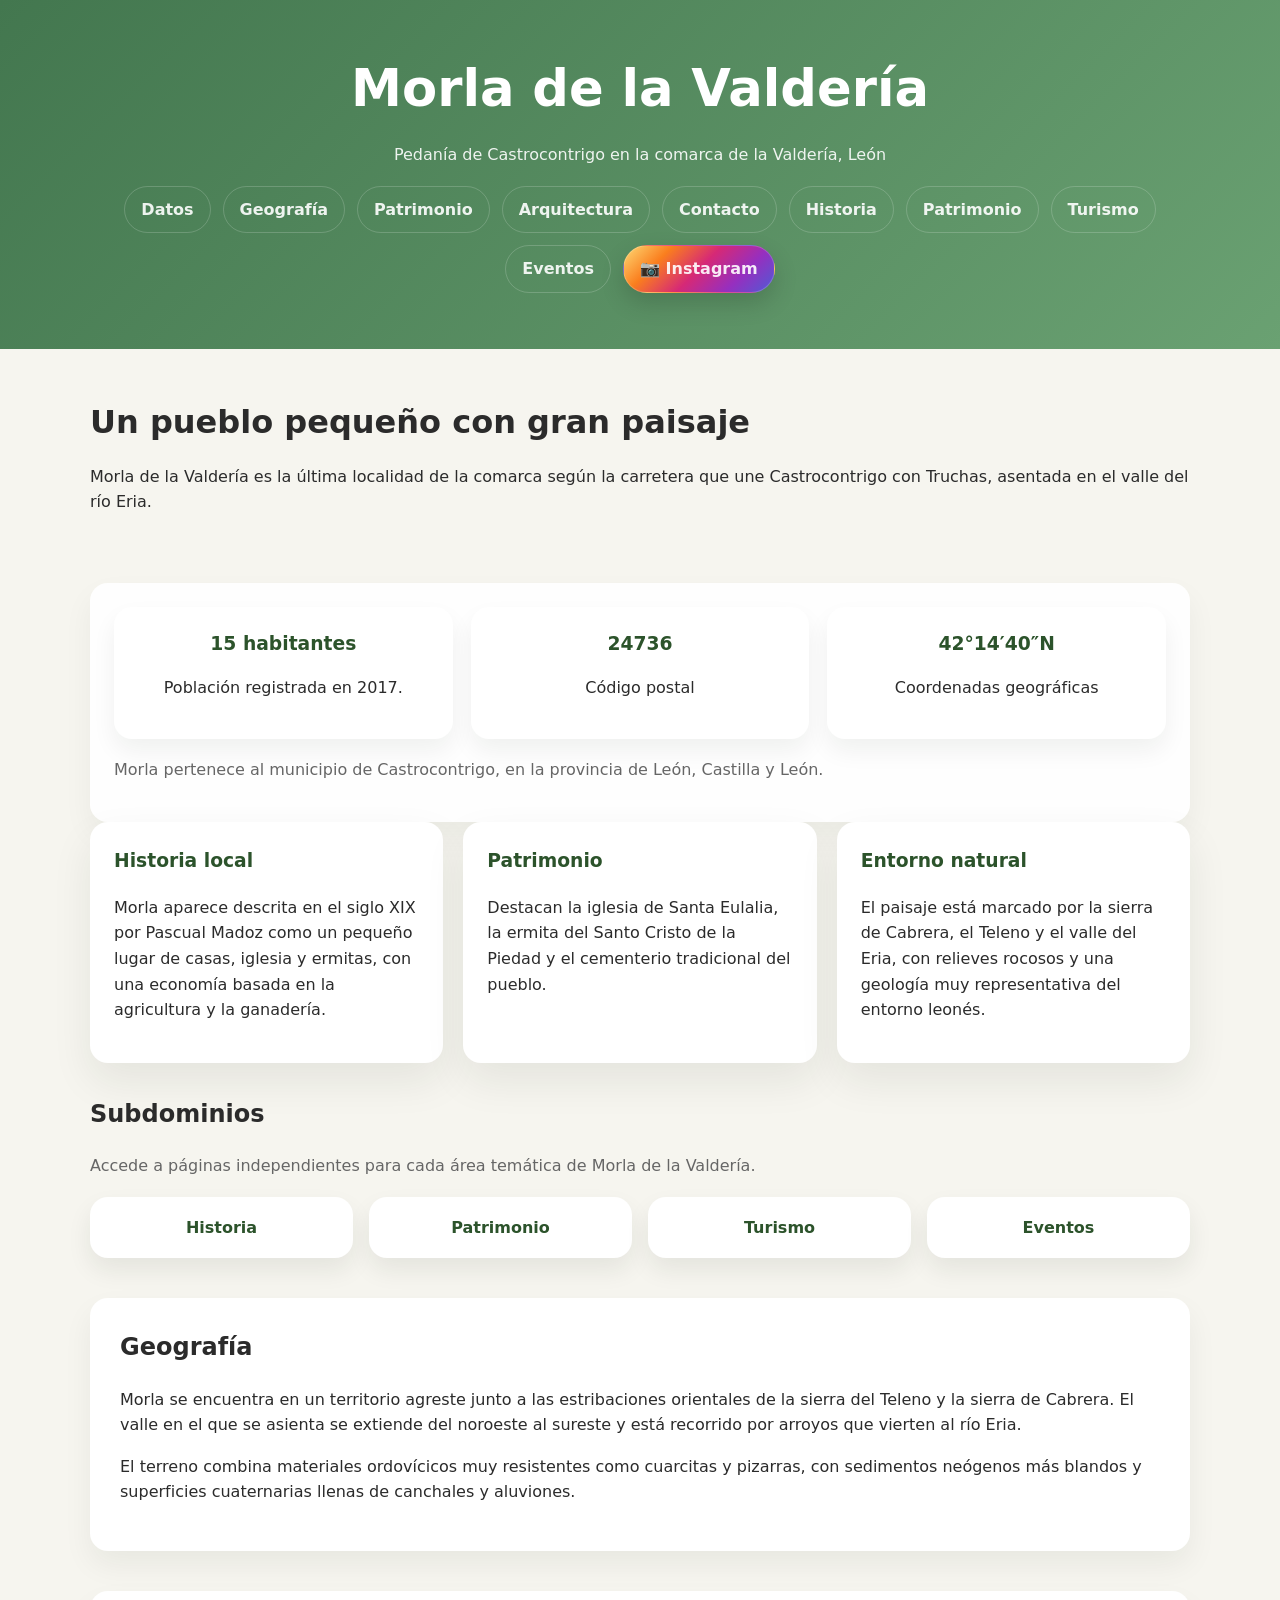
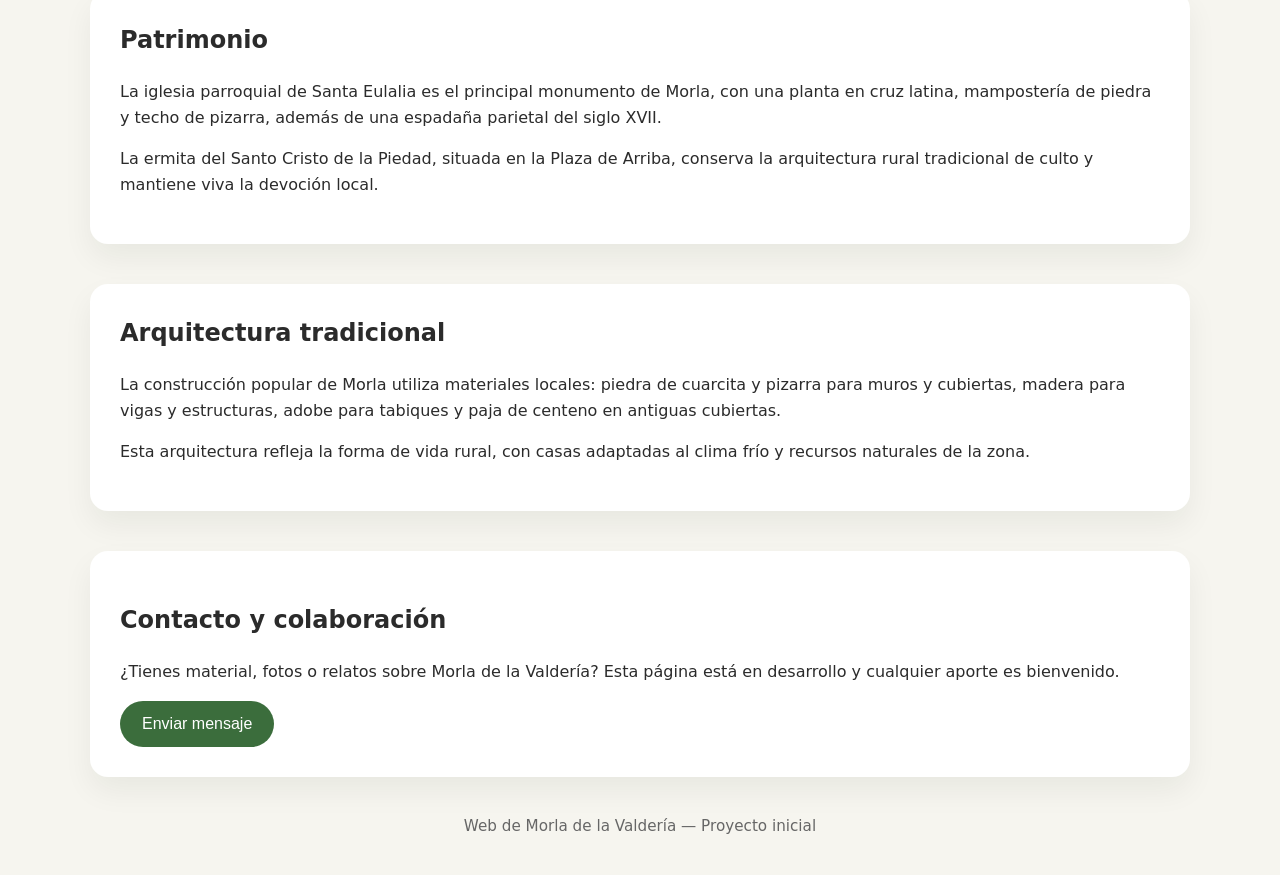
==== index.html @ 30ea4584 "Publicar web de Morla" ====
<!DOCTYPE html>
<html lang="es">
<head>
  <meta charset="UTF-8" />
  <meta name="viewport" content="width=device-width, initial-scale=1.0" />
  <title>Morla de la Valdería</title>
  <link rel="stylesheet" href="styles.css" />
  <script async src="https://www.googletagmanager.com/gtag/js?id=G-F5P08EW3SV"></script>
  <script src="analytics.js"></script>
</head>
<body>
  <header class="site-header">
    <div class="container">
      <h1>Morla de la Valdería</h1>
      <p class="subtitle">Pedanía de Castrocontrigo en la comarca de la Valdería, León</p>
      <nav class="site-nav" aria-label="Navegación principal">
        <a href="#datos">Datos</a>
        <a href="#geografia">Geografía</a>
        <a href="#patrimonio">Patrimonio</a>
        <a href="#arquitectura">Arquitectura</a>
        <a href="#contacto">Contacto</a>
        <a href="historia/index.html">Historia</a>
        <a href="patrimonio/index.html">Patrimonio</a>
        <a href="turismo/index.html">Turismo</a>
        <a href="eventos/index.html">Eventos</a>
        <a class="instagram-link" href="https://www.instagram.com/morladelavalderia/" target="_blank" rel="noreferrer">📷 Instagram</a>
      </nav>
    </div>
  </header>

  <main class="container">
    <section class="hero">
      <h2>Un pueblo pequeño con gran paisaje</h2>
      <p>Morla de la Valdería es la última localidad de la comarca según la carretera que une Castrocontrigo con Truchas, asentada en el valle del río Eria.</p>
    </section>

    <section id="datos" class="stats-section">
      <div class="stats-grid">
        <article class="stat-card">
          <h3>15 habitantes</h3>
          <p>Población registrada en 2017.</p>
        </article>
        <article class="stat-card">
          <h3>24736</h3>
          <p>Código postal</p>
        </article>
        <article class="stat-card">
          <h3>42°14′40″N</h3>
          <p>Coordenadas geográficas</p>
        </article>
      </div>
      <p class="stats-note">Morla pertenece al municipio de Castrocontrigo, en la provincia de León, Castilla y León.</p>
    </section>

    <section class="cards">
      <article class="card">
        <h3>Historia local</h3>
        <p>Morla aparece descrita en el siglo XIX por Pascual Madoz como un pequeño lugar de casas, iglesia y ermitas, con una economía basada en la agricultura y la ganadería.</p>
      </article>
      <article class="card">
        <h3>Patrimonio</h3>
        <p>Destacan la iglesia de Santa Eulalia, la ermita del Santo Cristo de la Piedad y el cementerio tradicional del pueblo.</p>
      </article>
      <article class="card">
        <h3>Entorno natural</h3>
        <p>El paisaje está marcado por la sierra de Cabrera, el Teleno y el valle del Eria, con relieves rocosos y una geología muy representativa del entorno leonés.</p>
      </article>
    </section>

    <section class="links-section">
      <h2>Subdominios</h2>
      <p class="section-description">Accede a páginas independientes para cada área temática de Morla de la Valdería.</p>
      <div class="links-grid">
        <a class="link-card" href="historia/index.html">Historia</a>
        <a class="link-card" href="patrimonio/index.html">Patrimonio</a>
        <a class="link-card" href="turismo/index.html">Turismo</a>
        <a class="link-card" href="eventos/index.html">Eventos</a>
      </div>
    </section>

    <section id="geografia" class="info-section">
      <h2>Geografía</h2>
      <p>Morla se encuentra en un territorio agreste junto a las estribaciones orientales de la sierra del Teleno y la sierra de Cabrera. El valle en el que se asienta se extiende del noroeste al sureste y está recorrido por arroyos que vierten al río Eria.</p>
      <p>El terreno combina materiales ordovícicos muy resistentes como cuarcitas y pizarras, con sedimentos neógenos más blandos y superficies cuaternarias llenas de canchales y aluviones.</p>
    </section>

    <section id="patrimonio" class="info-section">
      <h2>Patrimonio</h2>
      <p>La iglesia parroquial de Santa Eulalia es el principal monumento de Morla, con una planta en cruz latina, mampostería de piedra y techo de pizarra, además de una espadaña parietal del siglo XVII.</p>
      <p>La ermita del Santo Cristo de la Piedad, situada en la Plaza de Arriba, conserva la arquitectura rural tradicional de culto y mantiene viva la devoción local.</p>
    </section>

    <section id="arquitectura" class="info-section">
      <h2>Arquitectura tradicional</h2>
      <p>La construcción popular de Morla utiliza materiales locales: piedra de cuarcita y pizarra para muros y cubiertas, madera para vigas y estructuras, adobe para tabiques y paja de centeno en antiguas cubiertas.</p>
      <p>Esta arquitectura refleja la forma de vida rural, con casas adaptadas al clima frío y recursos naturales de la zona.</p>
    </section>

    <section id="contacto" class="contact-section">
      <h2>Contacto y colaboración</h2>
      <p>¿Tienes material, fotos o relatos sobre Morla de la Valdería? Esta página está en desarrollo y cualquier aporte es bienvenido.</p>
      <button id="contactButton">Enviar mensaje</button>
      <div id="messageArea" class="message-area hidden"></div>
    </section>
  </main>

  <footer class="site-footer">
    <div class="container">
      <p>Web de Morla de la Valdería — Proyecto inicial</p>
    </div>
  </footer>

  <script src="app.js"></script>
</body>
</html>
---- styles.css ----
:root {
  --bg: #f6f5ef;
  --surface: #ffffff;
  --primary: #3b6d3c;
  --primary-dark: #2c532b;
  --accent: #f7a72b;
  --text: #2b2b2b;
  --muted: #666666;
}

* {
  box-sizing: border-box;
}

body {
  margin: 0;
  font-family: "Inter", system-ui, sans-serif;
  background: var(--bg);
  color: var(--text);
  line-height: 1.6;
}

.container {
  width: min(1100px, calc(100% - 32px));
  margin: 0 auto;
}

.site-header {
  background: linear-gradient(135deg, #43774f 0%, #6aa172 100%);
  color: #fff;
  padding: 48px 0 56px;
  text-align: center;
}

.site-nav {
  display: flex;
  flex-wrap: wrap;
  justify-content: center;
  gap: 12px;
  margin-top: 18px;
}

.site-nav a {
  color: rgba(255, 255, 255, 0.9);
  text-decoration: none;
  border: 1px solid rgba(255, 255, 255, 0.18);
  padding: 10px 16px;
  border-radius: 999px;
  font-weight: 600;
}

.site-nav a:hover {
  background: rgba(255, 255, 255, 0.14);
}

.instagram-link {
  color: #ffffff;
  background: linear-gradient(135deg, #feda75 0%, #fa7e1e 25%, #d62976 50%, #962fbf 75%, #4f5bd5 100%);
  border: none;
  box-shadow: 0 10px 25px rgba(0, 0, 0, 0.16);
}

.instagram-link:hover {
  transform: translateY(-1px);
}

.stats-section {
  margin-top: 28px;
  padding: 24px;
  background: rgba(255, 255, 255, 0.95);
  border-radius: 18px;
  box-shadow: 0 14px 30px rgba(22, 35, 20, 0.05);
}

.stats-grid {
  display: grid;
  grid-template-columns: repeat(auto-fit, minmax(180px, 1fr));
  gap: 18px;
}

.stat-card {
  border-radius: 18px;
  background: var(--surface);
  padding: 22px;
  text-align: center;
  box-shadow: 0 12px 24px rgba(22, 35, 20, 0.06);
}

.stat-card h3 {
  margin: 0 0 8px;
  color: var(--primary-dark);
}

.stats-note {
  margin-top: 18px;
  color: var(--muted);
}

.info-section {
  margin-top: 32px;
  padding: 30px;
  background: var(--surface);
  border-radius: 18px;
  box-shadow: 0 14px 30px rgba(22, 35, 20, 0.06);
}

.info-section h2 {
  margin-top: 0;
}

.site-header h1 {
  margin: 0 0 12px;
  font-size: clamp(2.4rem, 4vw, 4rem);
}

.subtitle {
  margin: 0;
  opacity: 0.9;
}

.hero {
  padding: 48px 0 24px;
}

.hero h2 {
  margin: 0 0 16px;
  font-size: 2rem;
}

.cards {
  display: grid;
  gap: 20px;
  grid-template-columns: repeat(auto-fit, minmax(220px, 1fr));
}

.links-section {
  margin-top: 32px;
}

.section-description {
  margin: 0;
  color: var(--muted);
}

.links-grid {
  display: grid;
  grid-template-columns: repeat(auto-fit, minmax(180px, 1fr));
  gap: 16px;
  margin-top: 18px;
}

.link-card {
  display: inline-flex;
  align-items: center;
  justify-content: center;
  padding: 18px;
  border-radius: 18px;
  text-decoration: none;
  background: #fff;
  color: var(--primary-dark);
  font-weight: 700;
  box-shadow: 0 12px 24px rgba(22, 35, 20, 0.08);
  transition: transform 0.2s ease, box-shadow 0.2s ease;
}

.link-card:hover {
  transform: translateY(-2px);
  box-shadow: 0 18px 32px rgba(22, 35, 20, 0.12);
}

.card {
  background: var(--surface);
  border-radius: 18px;
  padding: 24px;
  box-shadow: 0 18px 40px rgba(22, 35, 20, 0.08);
}

.card h3 {
  margin-top: 0;
  color: var(--primary-dark);
}

.events-grid {
  display: grid;
  gap: 20px;
  margin-top: 32px;
  grid-template-columns: repeat(auto-fit, minmax(240px, 1fr));
}

.event-card {
  background: var(--surface);
  border-radius: 18px;
  padding: 26px;
  box-shadow: 0 18px 40px rgba(22, 35, 20, 0.08);
}

.event-card h3 {
  margin-top: 0;
  color: var(--primary-dark);
}

.event-card a {
  color: var(--primary);
  font-weight: 700;
  text-decoration: none;
}

.event-card a:hover {
  text-decoration: underline;
}

.info-section,
.contact-section {
  margin-top: 40px;
  padding: 30px;
  background: var(--surface);
  border-radius: 18px;
  box-shadow: 0 14px 30px rgba(22, 35, 20, 0.06);
}

.info-section ul {
  padding-left: 1.3rem;
}

button {
  display: inline-flex;
  align-items: center;
  gap: 8px;
  border: none;
  background: var(--primary);
  color: white;
  padding: 14px 22px;
  border-radius: 999px;
  font-size: 1rem;
  cursor: pointer;
}

button:hover {
  background: var(--primary-dark);
}

.message-area {
  margin-top: 18px;
  padding: 18px;
  border-radius: 14px;
  background: #eef7e9;
  color: #21421c;
}

.hidden {
  display: none;
}

.site-footer {
  padding: 22px 0;
  text-align: center;
  font-size: 0.95rem;
  color: var(--muted);
}

@media (max-width: 640px) {
  .site-header {
    padding: 32px 0 40px;
  }
  .hero h2 {
    font-size: 1.6rem;
  }
}
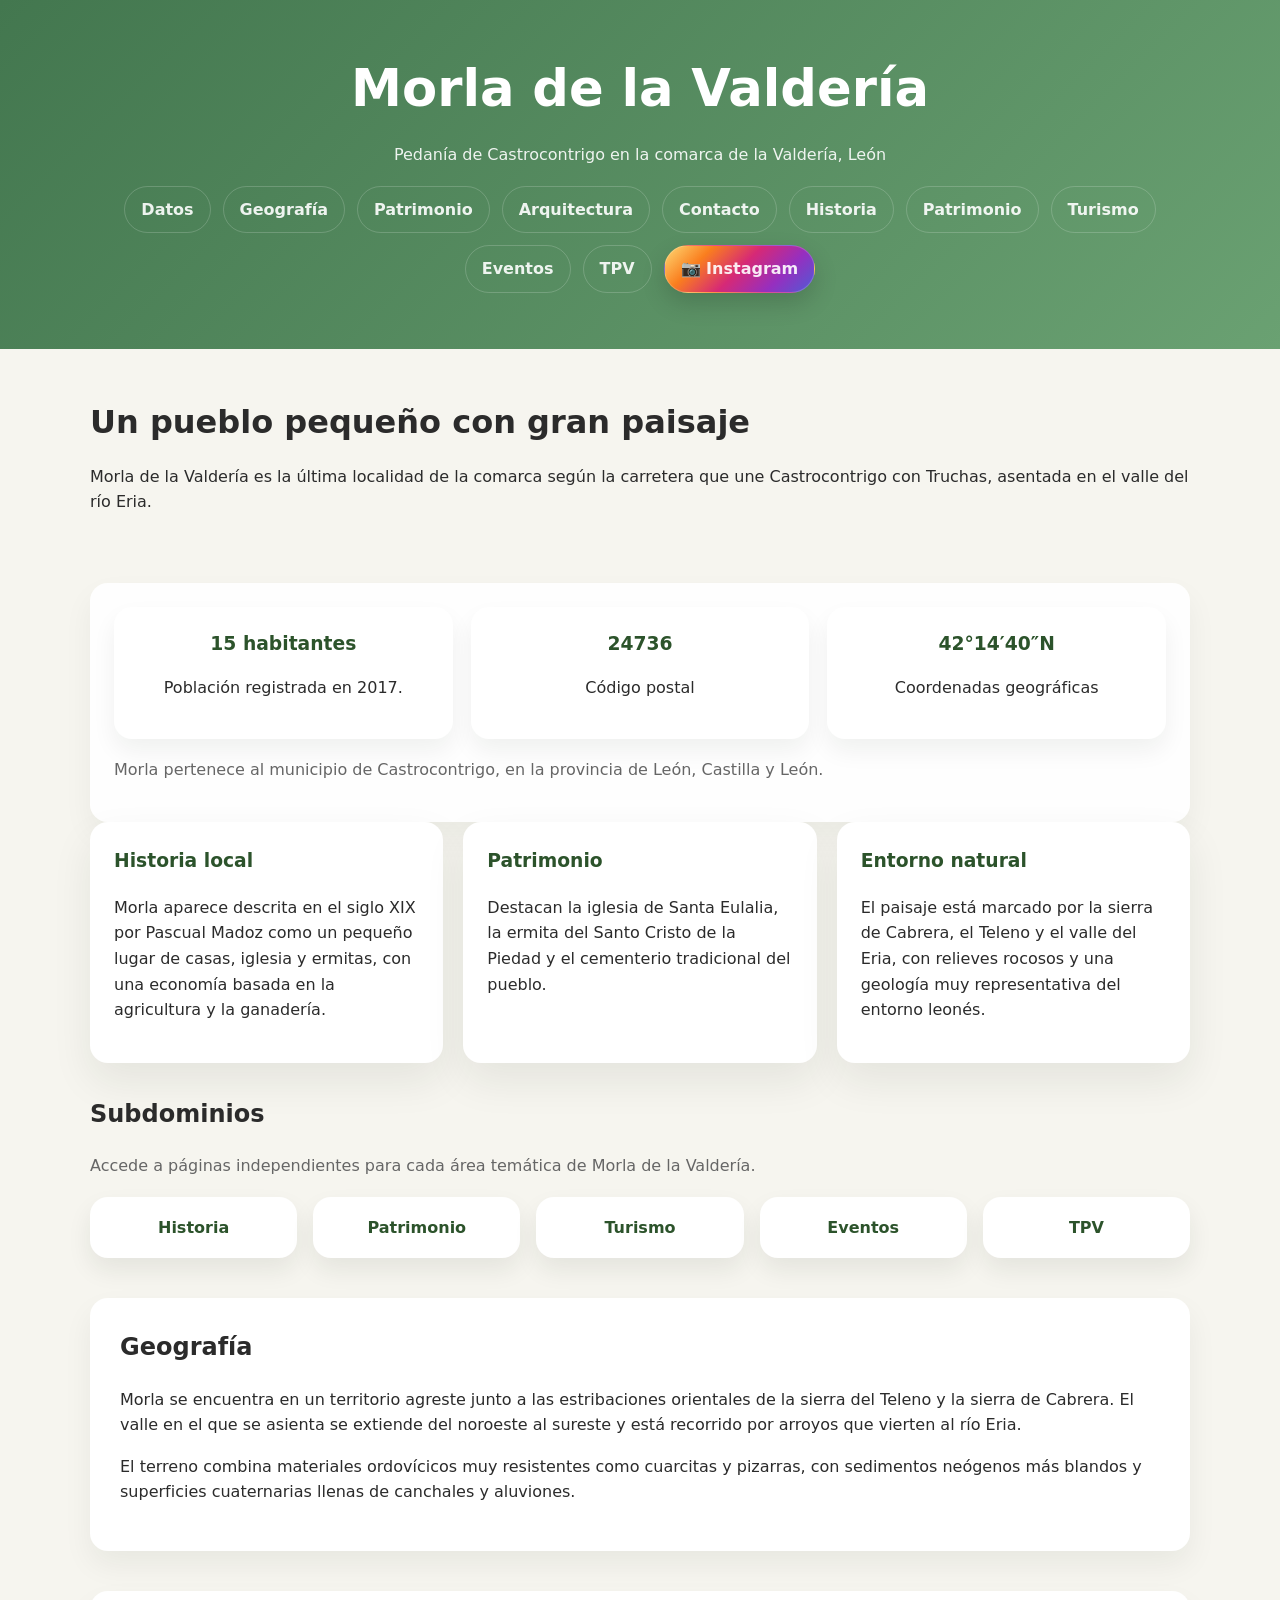
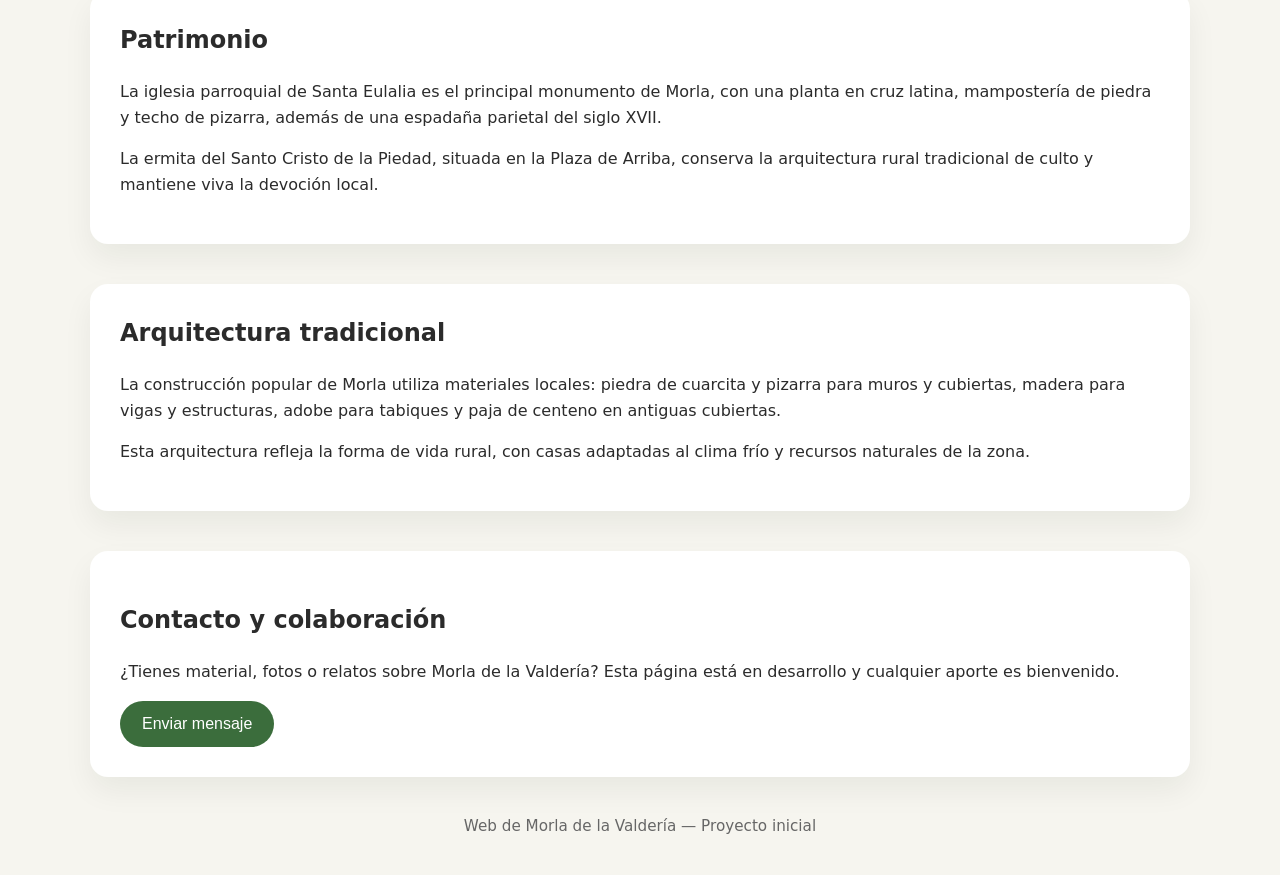
==== commit 8a82a038: "Add protected TPV service" ====
--- a/index.html
+++ b/index.html
@@ -5,7 +5,6 @@
   <meta name="viewport" content="width=device-width, initial-scale=1.0" />
   <title>Morla de la Valdería</title>
   <link rel="stylesheet" href="styles.css" />
-  <script async src="https://www.googletagmanager.com/gtag/js?id=G-F5P08EW3SV"></script>
   <script src="analytics.js"></script>
 </head>
 <body>
@@ -13,7 +12,11 @@
     <div class="container">
       <h1>Morla de la Valdería</h1>
       <p class="subtitle">Pedanía de Castrocontrigo en la comarca de la Valdería, León</p>
-      <nav class="site-nav" aria-label="Navegación principal">
+      <button class="mobile-nav-toggle" type="button" aria-expanded="false" aria-controls="mainNav">
+        <span class="mobile-nav-icon" aria-hidden="true"></span>
+        <span>Menú</span>
+      </button>
+      <nav id="mainNav" class="site-nav" aria-label="Navegación principal">
         <a href="#datos">Datos</a>
         <a href="#geografia">Geografía</a>
         <a href="#patrimonio">Patrimonio</a>
@@ -23,6 +26,7 @@
         <a href="patrimonio/index.html">Patrimonio</a>
         <a href="turismo/index.html">Turismo</a>
         <a href="eventos/index.html">Eventos</a>
+        <a href="https://tpv.morladelavalderia.es/">TPV</a>
         <a class="instagram-link" href="https://www.instagram.com/morladelavalderia/" target="_blank" rel="noreferrer">📷 Instagram</a>
       </nav>
     </div>
@@ -75,6 +79,7 @@
         <a class="link-card" href="patrimonio/index.html">Patrimonio</a>
         <a class="link-card" href="turismo/index.html">Turismo</a>
         <a class="link-card" href="eventos/index.html">Eventos</a>
+        <a class="link-card" href="https://tpv.morladelavalderia.es/">TPV</a>
       </div>
     </section>
 
--- a/styles.css
+++ b/styles.css
@@ -38,6 +38,37 @@
   justify-content: center;
   gap: 12px;
   margin-top: 18px;
+}
+
+.mobile-nav-toggle {
+  display: none;
+}
+
+.mobile-nav-icon {
+  position: relative;
+  width: 18px;
+  height: 2px;
+  border-radius: 999px;
+  background: currentColor;
+}
+
+.mobile-nav-icon::before,
+.mobile-nav-icon::after {
+  content: "";
+  position: absolute;
+  left: 0;
+  width: 18px;
+  height: 2px;
+  border-radius: 999px;
+  background: currentColor;
+}
+
+.mobile-nav-icon::before {
+  top: -6px;
+}
+
+.mobile-nav-icon::after {
+  top: 6px;
 }
 
 .site-nav a {
@@ -258,11 +289,138 @@
   color: var(--muted);
 }
 
+.cookie-banner {
+  position: fixed;
+  right: 18px;
+  bottom: 18px;
+  left: 18px;
+  z-index: 20;
+  display: flex;
+  align-items: center;
+  justify-content: space-between;
+  gap: 18px;
+  max-width: 900px;
+  margin: 0 auto;
+  padding: 18px;
+  border: 1px solid rgba(44, 83, 43, 0.16);
+  border-radius: 14px;
+  background: rgba(255, 255, 255, 0.98);
+  box-shadow: 0 18px 44px rgba(22, 35, 20, 0.18);
+}
+
+.cookie-copy h2 {
+  margin: 0 0 4px;
+  font-size: 1rem;
+  color: var(--primary-dark);
+}
+
+.cookie-copy p {
+  margin: 0;
+  color: var(--muted);
+}
+
+.cookie-accept {
+  flex: 0 0 auto;
+  border-radius: 12px;
+}
+
 @media (max-width: 640px) {
+  .container {
+    width: min(100% - 24px, 1100px);
+  }
+
   .site-header {
-    padding: 32px 0 40px;
-  }
+    padding: 28px 0 32px;
+    text-align: left;
+  }
+
+  .site-header h1 {
+    font-size: 2.1rem;
+    line-height: 1.08;
+  }
+
+  .subtitle {
+    font-size: 0.98rem;
+  }
+
+  .mobile-nav-toggle {
+    display: inline-flex;
+    align-items: center;
+    justify-content: center;
+    gap: 10px;
+    width: 100%;
+    min-height: 48px;
+    margin-top: 20px;
+    border: 1px solid rgba(255, 255, 255, 0.28);
+    background: rgba(255, 255, 255, 0.14);
+    color: #fff;
+    font-weight: 700;
+  }
+
+  .site-nav {
+    display: none;
+    grid-template-columns: 1fr;
+    gap: 10px;
+    margin-top: 12px;
+  }
+
+  .site-nav.is-open {
+    display: grid;
+  }
+
+  .site-nav a {
+    display: flex;
+    align-items: center;
+    justify-content: center;
+    min-height: 46px;
+    border-radius: 12px;
+    background: rgba(255, 255, 255, 0.12);
+    text-align: center;
+  }
+
+  .hero {
+    padding: 34px 0 18px;
+  }
+
   .hero h2 {
     font-size: 1.6rem;
-  }
-}
+    line-height: 1.18;
+  }
+
+  .stats-section,
+  .info-section,
+  .contact-section,
+  .card,
+  .event-card {
+    border-radius: 12px;
+    padding: 20px;
+  }
+
+  .stats-grid,
+  .cards,
+  .links-grid,
+  .events-grid {
+    grid-template-columns: 1fr;
+  }
+
+  .link-card {
+    min-height: 54px;
+    border-radius: 12px;
+  }
+
+  button {
+    width: 100%;
+    justify-content: center;
+    min-height: 48px;
+    border-radius: 12px;
+  }
+
+  .cookie-banner {
+    flex-direction: column;
+    align-items: stretch;
+    right: 12px;
+    bottom: 12px;
+    left: 12px;
+    padding: 16px;
+  }
+}
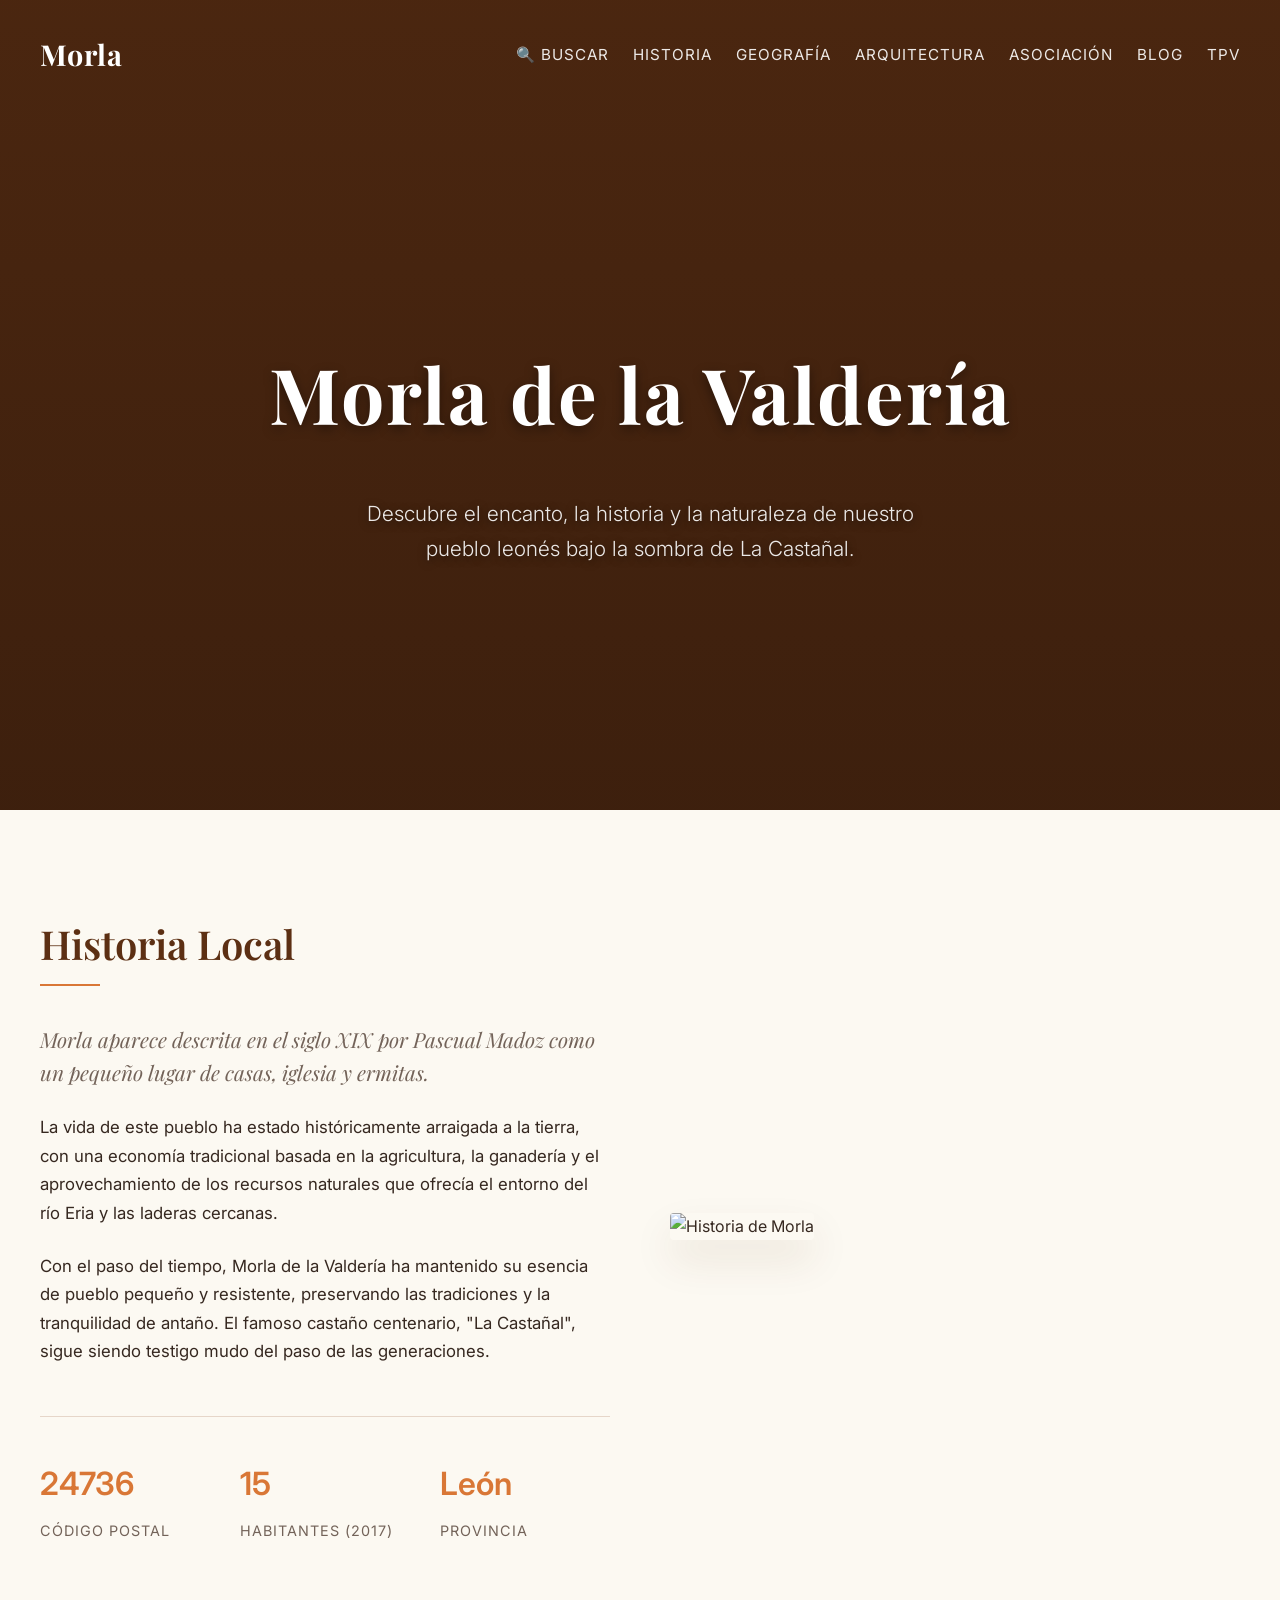
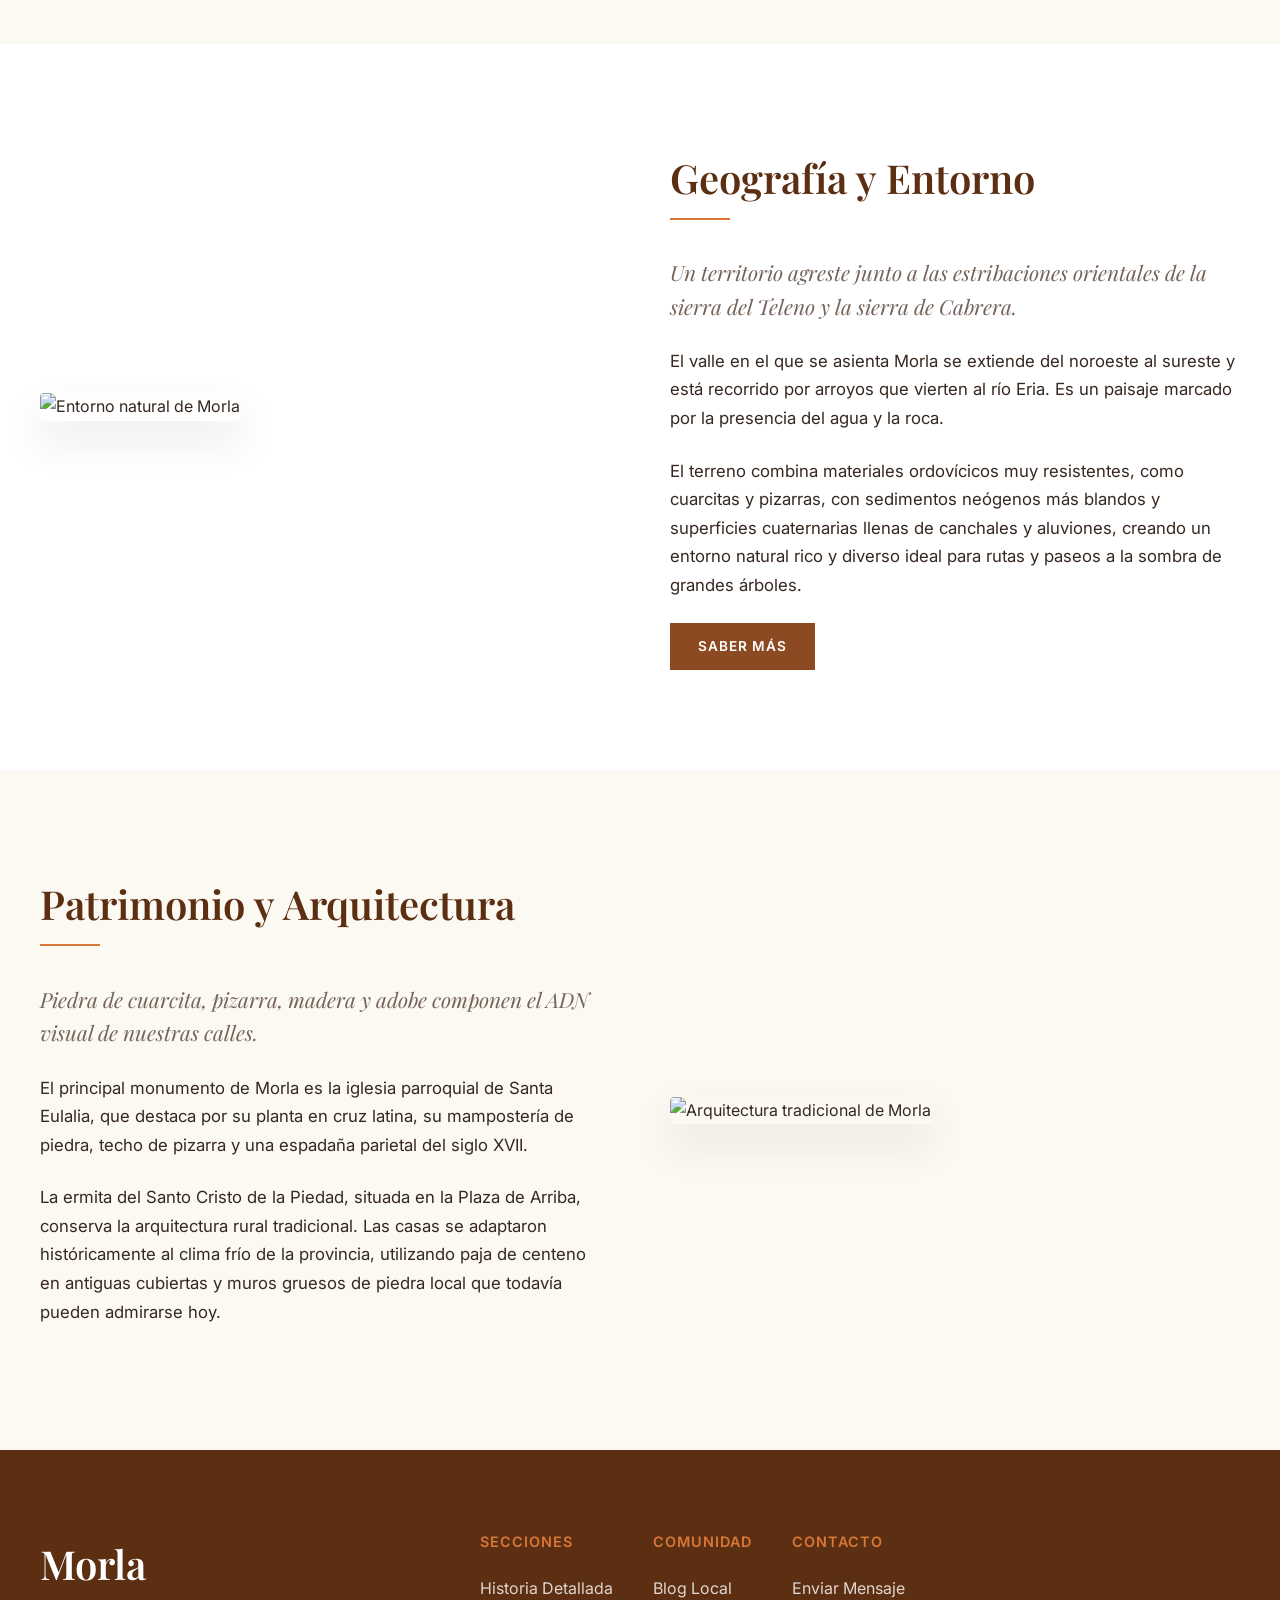
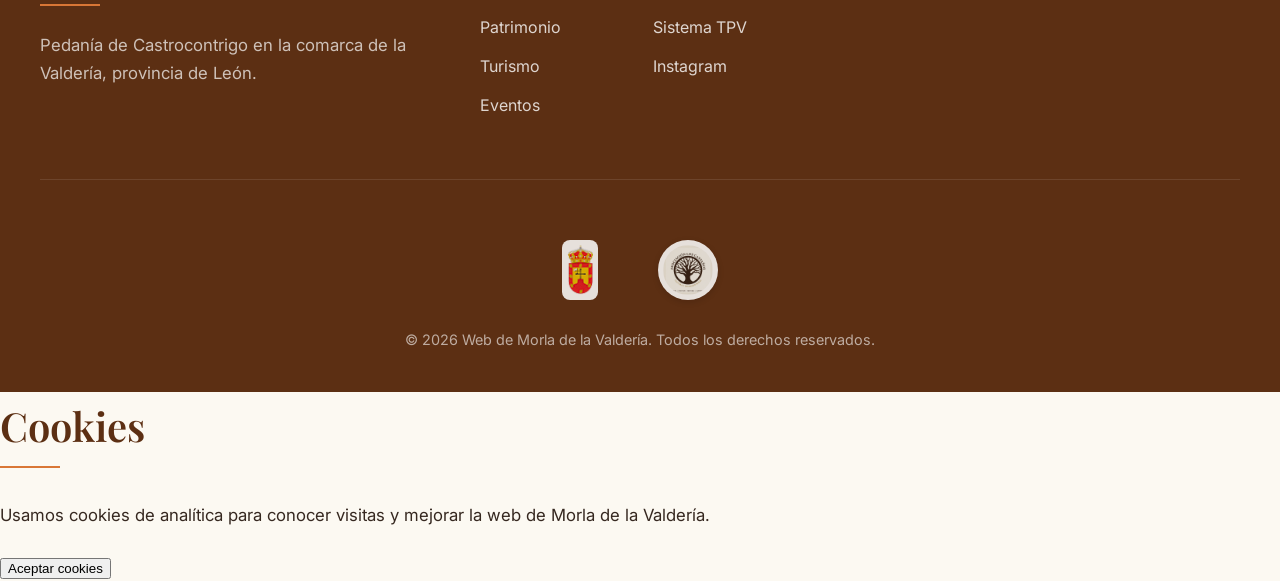
==== commit 116de930: "feat(web): creacion de blog, arreglo de pies de pagina y limpieza patrimonio" ====
--- a/index.html
+++ b/index.html
@@ -4,114 +4,150 @@
   <meta charset="UTF-8" />
   <meta name="viewport" content="width=device-width, initial-scale=1.0" />
   <title>Morla de la Valdería</title>
+  <meta name="description" content="Bar y restaurante familiar en La Valdería. Cocina tradicional leonesa, terraza y ambiente local." />
+  <meta property="og:type" content="website" />
+  <meta property="og:site_name" content="Morla de la Valdería" />
+  <meta property="og:title" content="Morla de la Valdería — Bar restaurante" />
+  <meta property="og:description" content="Bar y restaurante familiar en La Valdería. Cocina tradicional leonesa, terraza y ambiente local." />
+  <meta property="og:url" content="https://morladelavalderia.es/" />
+  <meta property="og:image" content="https://morladelavalderia.es/og-image.png" />
+  <meta property="og:image:width" content="1200" />
+  <meta property="og:image:height" content="630" />
+  <meta property="og:locale" content="es_ES" />
+  <meta name="twitter:card" content="summary_large_image" />
+  <meta name="twitter:title" content="Morla de la Valdería — Bar restaurante" />
+  <meta name="twitter:description" content="Bar y restaurante familiar en La Valdería. Cocina tradicional leonesa, terraza y ambiente local." />
+  <meta name="twitter:image" content="https://morladelavalderia.es/og-image.png" />
   <link rel="stylesheet" href="styles.css" />
-  <script src="analytics.js"></script>
+  <script src="analytics.js" defer></script>
+  <script src="search.js" charset="utf-8" defer></script>
 </head>
 <body>
   <header class="site-header">
-    <div class="container">
+    <div class="container top-bar">
+      <a href="#" class="logo">Morla</a>
+      <button class="mobile-nav-toggle" aria-label="Menú">☰</button>
+      <nav class="site-nav">
+        <a href="#" class="search-trigger">🔍 Buscar</a>
+        <a href="#historia">Historia</a>
+        <a href="#geografia">Geografía</a>
+        <a href="#arquitectura">Arquitectura</a>
+        <a href="asociacion/index.html">Asociación</a>
+        <a href="blog/index.html">Blog</a>
+        <a href="https://tpv.morladelavalderia.es/">TPV</a>
+      </nav>
+    </div>
+    <div class="container hero-content">
       <h1>Morla de la Valdería</h1>
-      <p class="subtitle">Pedanía de Castrocontrigo en la comarca de la Valdería, León</p>
-      <button class="mobile-nav-toggle" type="button" aria-expanded="false" aria-controls="mainNav">
-        <span class="mobile-nav-icon" aria-hidden="true"></span>
-        <span>Menú</span>
-      </button>
-      <nav id="mainNav" class="site-nav" aria-label="Navegación principal">
-        <a href="#datos">Datos</a>
-        <a href="#geografia">Geografía</a>
-        <a href="#patrimonio">Patrimonio</a>
-        <a href="#arquitectura">Arquitectura</a>
-        <a href="#contacto">Contacto</a>
-        <a href="historia/index.html">Historia</a>
-        <a href="patrimonio/index.html">Patrimonio</a>
-        <a href="turismo/index.html">Turismo</a>
-        <a href="eventos/index.html">Eventos</a>
-        <a href="https://tpv.morladelavalderia.es/">TPV</a>
-        <a class="instagram-link" href="https://www.instagram.com/morladelavalderia/" target="_blank" rel="noreferrer">📷 Instagram</a>
-      </nav>
+      <p class="subtitle">Descubre el encanto, la historia y la naturaleza de nuestro pueblo leonés bajo la sombra de La Castañal.</p>
     </div>
   </header>
 
-  <main class="container">
-    <section class="hero">
-      <h2>Un pueblo pequeño con gran paisaje</h2>
-      <p>Morla de la Valdería es la última localidad de la comarca según la carretera que une Castrocontrigo con Truchas, asentada en el valle del río Eria.</p>
-    </section>
-
-    <section id="datos" class="stats-section">
-      <div class="stats-grid">
-        <article class="stat-card">
-          <h3>15 habitantes</h3>
-          <p>Población registrada en 2017.</p>
-        </article>
-        <article class="stat-card">
-          <h3>24736</h3>
-          <p>Código postal</p>
-        </article>
-        <article class="stat-card">
-          <h3>42°14′40″N</h3>
-          <p>Coordenadas geográficas</p>
-        </article>
-      </div>
-      <p class="stats-note">Morla pertenece al municipio de Castrocontrigo, en la provincia de León, Castilla y León.</p>
-    </section>
-
-    <section class="cards">
-      <article class="card">
-        <h3>Historia local</h3>
-        <p>Morla aparece descrita en el siglo XIX por Pascual Madoz como un pequeño lugar de casas, iglesia y ermitas, con una economía basada en la agricultura y la ganadería.</p>
-      </article>
-      <article class="card">
-        <h3>Patrimonio</h3>
-        <p>Destacan la iglesia de Santa Eulalia, la ermita del Santo Cristo de la Piedad y el cementerio tradicional del pueblo.</p>
-      </article>
-      <article class="card">
-        <h3>Entorno natural</h3>
-        <p>El paisaje está marcado por la sierra de Cabrera, el Teleno y el valle del Eria, con relieves rocosos y una geología muy representativa del entorno leonés.</p>
-      </article>
-    </section>
-
-    <section class="links-section">
-      <h2>Subdominios</h2>
-      <p class="section-description">Accede a páginas independientes para cada área temática de Morla de la Valdería.</p>
-      <div class="links-grid">
-        <a class="link-card" href="historia/index.html">Historia</a>
-        <a class="link-card" href="patrimonio/index.html">Patrimonio</a>
-        <a class="link-card" href="turismo/index.html">Turismo</a>
-        <a class="link-card" href="eventos/index.html">Eventos</a>
-        <a class="link-card" href="https://tpv.morladelavalderia.es/">TPV</a>
+  <main>
+    <!-- Historia -->
+    <section id="historia" class="editorial-section">
+      <div class="container editorial-grid">
+        <div class="text-col">
+          <h2>Historia Local</h2>
+          <p class="intro">Morla aparece descrita en el siglo XIX por Pascual Madoz como un pequeño lugar de casas, iglesia y ermitas.</p>
+          <p>La vida de este pueblo ha estado históricamente arraigada a la tierra, con una economía tradicional basada en la agricultura, la ganadería y el aprovechamiento de los recursos naturales que ofrecía el entorno del río Eria y las laderas cercanas.</p>
+          <p>Con el paso del tiempo, Morla de la Valdería ha mantenido su esencia de pueblo pequeño y resistente, preservando las tradiciones y la tranquilidad de antaño. El famoso castaño centenario, "La Castañal", sigue siendo testigo mudo del paso de las generaciones.</p>
+          
+          <div class="stats-grid">
+            <div class="stat-item">
+              <h3>24736</h3>
+              <p>Código Postal</p>
+            </div>
+            <div class="stat-item">
+              <h3>15</h3>
+              <p>Habitantes (2017)</p>
+            </div>
+            <div class="stat-item">
+              <h3>León</h3>
+              <p>Provincia</p>
+            </div>
+          </div>
+        </div>
+        <div class="img-col">
+          <!-- Placeholder de imagen vertical para historia (ejemplo usando imagen de castañal secundaria o foto antigua) -->
+          <img src="castanal_blog.jpg" alt="Historia de Morla" />
+        </div>
       </div>
     </section>
 
-    <section id="geografia" class="info-section">
-      <h2>Geografía</h2>
-      <p>Morla se encuentra en un territorio agreste junto a las estribaciones orientales de la sierra del Teleno y la sierra de Cabrera. El valle en el que se asienta se extiende del noroeste al sureste y está recorrido por arroyos que vierten al río Eria.</p>
-      <p>El terreno combina materiales ordovícicos muy resistentes como cuarcitas y pizarras, con sedimentos neógenos más blandos y superficies cuaternarias llenas de canchales y aluviones.</p>
+    <!-- Geografía -->
+    <section id="geografia" class="editorial-section">
+      <div class="container editorial-grid reversed">
+        <div class="text-col">
+          <h2>Geografía y Entorno</h2>
+          <p class="intro">Un territorio agreste junto a las estribaciones orientales de la sierra del Teleno y la sierra de Cabrera.</p>
+          <p>El valle en el que se asienta Morla se extiende del noroeste al sureste y está recorrido por arroyos que vierten al río Eria. Es un paisaje marcado por la presencia del agua y la roca.</p>
+          <p>El terreno combina materiales ordovícicos muy resistentes, como cuarcitas y pizarras, con sedimentos neógenos más blandos y superficies cuaternarias llenas de canchales y aluviones, creando un entorno natural rico y diverso ideal para rutas y paseos a la sombra de grandes árboles.</p>
+          <a href="#contacto" class="btn">Saber más</a>
+        </div>
+        <div class="img-col">
+          <img src="castanal_fondo.jpg" alt="Entorno natural de Morla" />
+        </div>
+      </div>
     </section>
 
-    <section id="patrimonio" class="info-section">
-      <h2>Patrimonio</h2>
-      <p>La iglesia parroquial de Santa Eulalia es el principal monumento de Morla, con una planta en cruz latina, mampostería de piedra y techo de pizarra, además de una espadaña parietal del siglo XVII.</p>
-      <p>La ermita del Santo Cristo de la Piedad, situada en la Plaza de Arriba, conserva la arquitectura rural tradicional de culto y mantiene viva la devoción local.</p>
-    </section>
-
-    <section id="arquitectura" class="info-section">
-      <h2>Arquitectura tradicional</h2>
-      <p>La construcción popular de Morla utiliza materiales locales: piedra de cuarcita y pizarra para muros y cubiertas, madera para vigas y estructuras, adobe para tabiques y paja de centeno en antiguas cubiertas.</p>
-      <p>Esta arquitectura refleja la forma de vida rural, con casas adaptadas al clima frío y recursos naturales de la zona.</p>
-    </section>
-
-    <section id="contacto" class="contact-section">
-      <h2>Contacto y colaboración</h2>
-      <p>¿Tienes material, fotos o relatos sobre Morla de la Valdería? Esta página está en desarrollo y cualquier aporte es bienvenido.</p>
-      <button id="contactButton">Enviar mensaje</button>
-      <div id="messageArea" class="message-area hidden"></div>
+    <!-- Patrimonio y Arquitectura -->
+    <section id="arquitectura" class="editorial-section">
+      <div class="container editorial-grid">
+        <div class="text-col">
+          <h2>Patrimonio y Arquitectura</h2>
+          <p class="intro">Piedra de cuarcita, pizarra, madera y adobe componen el ADN visual de nuestras calles.</p>
+          <p>El principal monumento de Morla es la iglesia parroquial de Santa Eulalia, que destaca por su planta en cruz latina, su mampostería de piedra, techo de pizarra y una espadaña parietal del siglo XVII.</p>
+          <p>La ermita del Santo Cristo de la Piedad, situada en la Plaza de Arriba, conserva la arquitectura rural tradicional. Las casas se adaptaron históricamente al clima frío de la provincia, utilizando paja de centeno en antiguas cubiertas y muros gruesos de piedra local que todavía pueden admirarse hoy.</p>
+        </div>
+        <div class="img-col">
+          <!-- Puedes sustituir esta imagen por una de la Iglesia o arquitectura -->
+          <img src="castanal_blog.jpg" alt="Arquitectura tradicional de Morla" />
+        </div>
+      </div>
     </section>
   </main>
 
   <footer class="site-footer">
     <div class="container">
-      <p>Web de Morla de la Valdería — Proyecto inicial</p>
+      <div class="footer-grid">
+        <div class="footer-brand">
+          <h2>Morla</h2>
+          <p>Pedanía de Castrocontrigo en la comarca de la Valdería, provincia de León.</p>
+        </div>
+        <div class="footer-links-container">
+          <div class="footer-links-col">
+            <h4>Secciones</h4>
+            <a href="historia/index.html">Historia Detallada</a>
+            <a href="patrimonio/index.html">Patrimonio</a>
+            <a href="turismo/index.html">Turismo</a>
+            <a href="eventos/index.html">Eventos</a>
+          </div>
+          <div class="footer-links-col">
+            <h4>Comunidad</h4>
+            <a href="blog/index.html">Blog Local</a>
+            <a href="https://tpv.morladelavalderia.es/">Sistema TPV</a>
+            <a href="https://www.instagram.com/morladelavalderia/" target="_blank" rel="noreferrer">Instagram</a>
+          </div>
+          <div class="footer-links-col">
+            <h4>Contacto</h4>
+            <a href="#" id="contactButton">Enviar Mensaje</a>
+          </div>
+        </div>
+      </div>
+      <div class="footer-bottom">
+        <div class="footer-logos">
+          <a href="https://www.castrocontrigo.es" target="_blank" title="Ayuntamiento de Castrocontrigo">
+            <img src="logo_ayto.png" alt="Ayuntamiento de Castrocontrigo" style="height: 60px;">
+          </a>
+          <a href="asociacion/index.html" title="Asociación Los Castaños / Morla de la Valdería" style="margin-left: 20px;">
+            <img src="logo_asociacion.jpg" alt="Asociación Los Castaños" style="height: 60px; border-radius: 50%; box-shadow: 0 2px 6px rgba(0,0,0,0.15);">
+          </a>
+        </div>
+        <div class="footer-copyright" style="margin-top: 20px;">
+          &copy; 2026 Web de Morla de la Valdería. Todos los derechos reservados.
+        </div>
+      </div>
     </div>
   </footer>
 
--- a/styles.css
+++ b/styles.css
@@ -1,11 +1,15 @@
+@import url('https://fonts.googleapis.com/css2?family=Inter:wght@300;400;600&family=Playfair+Display:ital,wght@0,400;0,600;0,700;1,400&display=swap');
+
 :root {
-  --bg: #f6f5ef;
+  --bg: #fcf9f2;
   --surface: #ffffff;
-  --primary: #3b6d3c;
-  --primary-dark: #2c532b;
-  --accent: #f7a72b;
-  --text: #2b2b2b;
-  --muted: #666666;
+  --primary: #8c4a23; /* Castañal brown */
+  --primary-dark: #5c2f13;
+  --accent: #d97736;
+  --text: #362820;
+  --muted: #736359;
+  --font-serif: 'Playfair Display', serif;
+  --font-sans: 'Inter', sans-serif;
 }
 
 * {
@@ -14,413 +18,632 @@
 
 body {
   margin: 0;
-  font-family: "Inter", system-ui, sans-serif;
+  font-family: var(--font-sans);
   background: var(--bg);
   color: var(--text);
-  line-height: 1.6;
-}
-
-.container {
-  width: min(1100px, calc(100% - 32px));
-  margin: 0 auto;
-}
-
-.site-header {
-  background: linear-gradient(135deg, #43774f 0%, #6aa172 100%);
-  color: #fff;
-  padding: 48px 0 56px;
-  text-align: center;
-}
-
-.site-nav {
-  display: flex;
-  flex-wrap: wrap;
-  justify-content: center;
-  gap: 12px;
-  margin-top: 18px;
-}
-
-.mobile-nav-toggle {
-  display: none;
-}
-
-.mobile-nav-icon {
+  line-height: 1.7;
+  -webkit-font-smoothing: antialiased;
+}
+
+/* Typography */
+h1, h2, h3, h4 {
+  font-family: var(--font-serif);
+  color: var(--primary-dark);
+  font-weight: 600;
+  margin-top: 0;
+}
+
+h2 {
+  font-size: 2.5rem;
+  margin-bottom: 1.5rem;
   position: relative;
-  width: 18px;
-  height: 2px;
-  border-radius: 999px;
-  background: currentColor;
-}
-
-.mobile-nav-icon::before,
-.mobile-nav-icon::after {
-  content: "";
+  display: inline-block;
+}
+
+h2::after {
+  content: '';
   position: absolute;
   left: 0;
-  width: 18px;
+  bottom: -8px;
+  width: 60px;
   height: 2px;
-  border-radius: 999px;
-  background: currentColor;
-}
-
-.mobile-nav-icon::before {
-  top: -6px;
-}
-
-.mobile-nav-icon::after {
-  top: 6px;
+  background-color: var(--accent);
+}
+
+p {
+  font-size: 1.05rem;
+  color: var(--text);
+  margin-bottom: 1.5rem;
+}
+
+/* Layout */
+.container {
+  width: min(1200px, calc(100% - 40px));
+  margin: 0 auto;
+}
+
+/* Header & Hero */
+.site-header {
+  height: 90vh;
+  min-height: 600px;
+  display: flex;
+  flex-direction: column;
+  background-color: #5c2f13;
+  background-image: linear-gradient(to bottom, rgba(48, 25, 11, 0.4), rgba(48, 25, 11, 0.7)), url('castanal_fondo.jpg');
+  background-size: cover;
+  background-position: center;
+  color: #fff;
+}
+
+.top-bar {
+  padding: 30px 0;
+  display: flex;
+  justify-content: space-between;
+  align-items: center;
+}
+
+.logo {
+  font-family: var(--font-serif);
+  font-size: 1.8rem;
+  font-weight: 700;
+  text-decoration: none;
+  color: #fff;
+  letter-spacing: 1px;
+}
+
+.site-nav {
+  display: flex;
+  gap: 24px;
 }
 
 .site-nav a {
   color: rgba(255, 255, 255, 0.9);
   text-decoration: none;
-  border: 1px solid rgba(255, 255, 255, 0.18);
-  padding: 10px 16px;
-  border-radius: 999px;
-  font-weight: 600;
+  font-size: 0.95rem;
+  font-weight: 400;
+  text-transform: uppercase;
+  letter-spacing: 1px;
+  transition: color 0.3s ease;
 }
 
 .site-nav a:hover {
-  background: rgba(255, 255, 255, 0.14);
-}
-
-.instagram-link {
-  color: #ffffff;
-  background: linear-gradient(135deg, #feda75 0%, #fa7e1e 25%, #d62976 50%, #962fbf 75%, #4f5bd5 100%);
-  border: none;
-  box-shadow: 0 10px 25px rgba(0, 0, 0, 0.16);
-}
-
-.instagram-link:hover {
-  transform: translateY(-1px);
-}
-
-.stats-section {
-  margin-top: 28px;
-  padding: 24px;
-  background: rgba(255, 255, 255, 0.95);
-  border-radius: 18px;
-  box-shadow: 0 14px 30px rgba(22, 35, 20, 0.05);
-}
-
+  color: var(--accent);
+}
+
+.hero-content {
+  flex-grow: 1;
+  display: flex;
+  flex-direction: column;
+  justify-content: center;
+  align-items: center;
+  text-align: center;
+}
+
+.hero-content h1 {
+  color: #fff;
+  font-size: clamp(3rem, 6vw, 5.5rem);
+  font-weight: 700;
+  margin-bottom: 16px;
+  letter-spacing: 2px;
+  text-shadow: 0 4px 12px rgba(0,0,0,0.4);
+}
+
+.hero-content .subtitle {
+  font-size: 1.3rem;
+  font-weight: 300;
+  max-width: 600px;
+  color: rgba(255, 255, 255, 0.9);
+  text-shadow: 0 2px 8px rgba(0,0,0,0.5);
+}
+
+/* Editorial Sections */
+.editorial-section {
+  padding: 100px 0;
+}
+
+.editorial-section:nth-child(even) {
+  background: var(--surface);
+}
+
+.editorial-grid {
+  display: grid;
+  grid-template-columns: 1fr 1fr;
+  gap: 60px;
+  align-items: center;
+}
+
+.editorial-grid.reversed .text-col {
+  order: 2;
+}
+
+.editorial-grid.reversed .img-col {
+  order: 1;
+}
+
+.img-col img {
+  width: 100%;
+  height: 500px;
+  object-fit: cover;
+  border-radius: 4px;
+  box-shadow: 0 20px 40px rgba(92, 47, 19, 0.1);
+}
+
+.text-col .intro {
+  font-family: var(--font-serif);
+  font-size: 1.3rem;
+  font-style: italic;
+  color: var(--muted);
+  margin-bottom: 24px;
+  line-height: 1.6;
+}
+
+/* Info Grid (Stats) */
 .stats-grid {
   display: grid;
-  grid-template-columns: repeat(auto-fit, minmax(180px, 1fr));
-  gap: 18px;
-}
-
-.stat-card {
-  border-radius: 18px;
+  grid-template-columns: repeat(3, 1fr);
+  gap: 30px;
+  margin-top: 50px;
+  border-top: 1px solid rgba(140, 74, 35, 0.2);
+  padding-top: 40px;
+}
+
+.stat-item h3 {
+  font-family: var(--font-sans);
+  font-size: 2rem;
+  color: var(--accent);
+  margin-bottom: 8px;
+}
+
+.stat-item p {
+  font-size: 0.9rem;
+  text-transform: uppercase;
+  letter-spacing: 1px;
+  color: var(--muted);
+  margin: 0;
+}
+
+/* Footer & Subdomains */
+.site-footer {
+  background-color: var(--primary-dark);
+  color: #fff;
+  padding: 80px 0 40px;
+}
+
+.footer-grid {
+  display: grid;
+  grid-template-columns: 1fr 2fr;
+  gap: 60px;
+  margin-bottom: 60px;
+}
+
+.footer-brand h2 {
+  color: #fff;
+  margin-bottom: 16px;
+}
+
+.footer-brand p {
+  color: rgba(255,255,255,0.7);
+}
+
+.footer-links-container {
+  display: flex;
+  gap: 40px;
+}
+
+.footer-links-col {
+  display: flex;
+  flex-direction: column;
+  gap: 12px;
+}
+
+.footer-links-col h4 {
+  color: var(--accent);
+  margin-bottom: 8px;
+  font-family: var(--font-sans);
+  text-transform: uppercase;
+  letter-spacing: 1px;
+  font-size: 0.9rem;
+}
+
+.footer-links-col a {
+  color: rgba(255,255,255,0.8);
+  text-decoration: none;
+  transition: color 0.2s;
+}
+
+.footer-links-col a:hover {
+  color: #fff;
+}
+
+.footer-bottom {
+  text-align: center;
+  color: rgba(255, 255, 255, 0.6);
+  font-size: 0.9rem;
+  margin-top: 40px;
+  padding-top: 20px;
+  border-top: 1px solid rgba(255,255,255,0.1);
+}
+
+.footer-logos {
+  display: flex;
+  justify-content: center;
+  align-items: center;
+  gap: 40px;
+  margin-top: 40px;
+  flex-wrap: wrap;
+}
+
+.footer-logos img {
+  height: 70px;
+  width: auto;
+  object-fit: contain;
+  opacity: 0.85;
+  transition: opacity 0.3s;
+  background: white; /* In case logos are dark or transparent */
+  padding: 5px;
+  border-radius: 8px;
+}
+
+.footer-logos img:hover {
+  opacity: 1;
+}
+
+/* Buttons */
+.btn {
+  display: inline-block;
+  padding: 12px 28px;
+  background-color: var(--primary);
+  color: #fff;
+  text-decoration: none;
+  font-weight: 600;
+  text-transform: uppercase;
+  letter-spacing: 1px;
+  font-size: 0.85rem;
+  border: none;
+  cursor: pointer;
+  transition: background-color 0.3s;
+}
+
+.btn:hover {
+  background-color: var(--accent);
+}
+
+/* Mobile Nav */
+.mobile-nav-toggle {
+  display: none;
+  background: none;
+  border: none;
+  color: #fff;
+  font-size: 1.5rem;
+  cursor: pointer;
+}
+
+/* Subpage Layout */
+.subpage-header {
+  height: 40vh;
+  min-height: 300px;
+  display: flex;
+  flex-direction: column;
+  background-color: #5c2f13;
+  background-image: linear-gradient(to bottom, rgba(48, 25, 11, 0.6), rgba(48, 25, 11, 0.8)), url('../castanal_fondo.jpg');
+  background-size: cover;
+  background-position: center;
+  color: #fff;
+}
+
+.subpage-layout {
+  display: grid;
+  grid-template-columns: 2fr 1fr;
+  gap: 60px;
+  padding: 80px 0;
+}
+
+.subpage-content h2 {
+  margin-top: 40px;
+}
+.subpage-content h2:first-child {
+  margin-top: 0;
+}
+
+/* Instagram Widget */
+.ig-widget {
   background: var(--surface);
-  padding: 22px;
+  border-radius: 12px;
+  overflow: hidden;
+  box-shadow: 0 10px 30px rgba(92, 47, 19, 0.08);
+  position: sticky;
+  top: 40px;
+  border: 1px solid rgba(140, 74, 35, 0.1);
   text-align: center;
-  box-shadow: 0 12px 24px rgba(22, 35, 20, 0.06);
-}
-
-.stat-card h3 {
+}
+.ig-header {
+  background: var(--primary-dark);
+  color: #fff;
+  padding: 24px;
+}
+.ig-header h3 {
+  color: #fff;
   margin: 0 0 8px;
-  color: var(--primary-dark);
-}
-
-.stats-note {
-  margin-top: 18px;
-  color: var(--muted);
-}
-
-.info-section {
-  margin-top: 32px;
+  font-family: var(--font-sans);
+  font-size: 1.2rem;
+}
+.ig-header p {
+  margin: 0;
+  font-size: 0.9rem;
+  opacity: 0.8;
+}
+.ig-body {
   padding: 30px;
-  background: var(--surface);
-  border-radius: 18px;
-  box-shadow: 0 14px 30px rgba(22, 35, 20, 0.06);
-}
-
-.info-section h2 {
-  margin-top: 0;
-}
-
-.site-header h1 {
-  margin: 0 0 12px;
-  font-size: clamp(2.4rem, 4vw, 4rem);
-}
-
-.subtitle {
-  margin: 0;
-  opacity: 0.9;
-}
-
-.hero {
-  padding: 48px 0 24px;
-}
-
-.hero h2 {
-  margin: 0 0 16px;
-  font-size: 2rem;
-}
-
-.cards {
-  display: grid;
-  gap: 20px;
-  grid-template-columns: repeat(auto-fit, minmax(220px, 1fr));
-}
-
-.links-section {
-  margin-top: 32px;
-}
-
-.section-description {
-  margin: 0;
-  color: var(--muted);
-}
-
-.links-grid {
-  display: grid;
-  grid-template-columns: repeat(auto-fit, minmax(180px, 1fr));
-  gap: 16px;
-  margin-top: 18px;
-}
-
-.link-card {
+}
+.ig-btn {
   display: inline-flex;
   align-items: center;
-  justify-content: center;
-  padding: 18px;
-  border-radius: 18px;
+  gap: 8px;
+  background: var(--accent);
+  color: #fff;
   text-decoration: none;
-  background: #fff;
-  color: var(--primary-dark);
-  font-weight: 700;
-  box-shadow: 0 12px 24px rgba(22, 35, 20, 0.08);
-  transition: transform 0.2s ease, box-shadow 0.2s ease;
-}
-
-.link-card:hover {
-  transform: translateY(-2px);
-  box-shadow: 0 18px 32px rgba(22, 35, 20, 0.12);
-}
-
-.card {
-  background: var(--surface);
-  border-radius: 18px;
-  padding: 24px;
-  box-shadow: 0 18px 40px rgba(22, 35, 20, 0.08);
-}
-
-.card h3 {
-  margin-top: 0;
-  color: var(--primary-dark);
-}
-
-.events-grid {
-  display: grid;
-  gap: 20px;
-  margin-top: 32px;
-  grid-template-columns: repeat(auto-fit, minmax(240px, 1fr));
-}
-
-.event-card {
-  background: var(--surface);
-  border-radius: 18px;
-  padding: 26px;
-  box-shadow: 0 18px 40px rgba(22, 35, 20, 0.08);
-}
-
-.event-card h3 {
-  margin-top: 0;
-  color: var(--primary-dark);
-}
-
-.event-card a {
-  color: var(--primary);
-  font-weight: 700;
-  text-decoration: none;
-}
-
-.event-card a:hover {
-  text-decoration: underline;
-}
-
-.info-section,
-.contact-section {
-  margin-top: 40px;
-  padding: 30px;
-  background: var(--surface);
-  border-radius: 18px;
-  box-shadow: 0 14px 30px rgba(22, 35, 20, 0.06);
-}
-
-.info-section ul {
-  padding-left: 1.3rem;
-}
-
-button {
-  display: inline-flex;
-  align-items: center;
-  gap: 8px;
-  border: none;
+  padding: 12px 24px;
+  border-radius: 6px;
+  font-weight: 600;
+  transition: background 0.2s;
+}
+.ig-btn:hover {
   background: var(--primary);
-  color: white;
-  padding: 14px 22px;
-  border-radius: 999px;
-  font-size: 1rem;
-  cursor: pointer;
-}
-
-button:hover {
-  background: var(--primary-dark);
-}
-
-.message-area {
-  margin-top: 18px;
-  padding: 18px;
-  border-radius: 14px;
-  background: #eef7e9;
-  color: #21421c;
-}
-
-.hidden {
-  display: none;
-}
-
-.site-footer {
-  padding: 22px 0;
-  text-align: center;
-  font-size: 0.95rem;
-  color: var(--muted);
-}
-
-.cookie-banner {
-  position: fixed;
-  right: 18px;
-  bottom: 18px;
-  left: 18px;
-  z-index: 20;
-  display: flex;
-  align-items: center;
-  justify-content: space-between;
-  gap: 18px;
-  max-width: 900px;
-  margin: 0 auto;
-  padding: 18px;
-  border: 1px solid rgba(44, 83, 43, 0.16);
-  border-radius: 14px;
-  background: rgba(255, 255, 255, 0.98);
-  box-shadow: 0 18px 44px rgba(22, 35, 20, 0.18);
-}
-
-.cookie-copy h2 {
-  margin: 0 0 4px;
-  font-size: 1rem;
-  color: var(--primary-dark);
-}
-
-.cookie-copy p {
-  margin: 0;
-  color: var(--muted);
-}
-
-.cookie-accept {
-  flex: 0 0 auto;
-  border-radius: 12px;
-}
-
-@media (max-width: 640px) {
-  .container {
-    width: min(100% - 24px, 1100px);
-  }
-
-  .site-header {
-    padding: 28px 0 32px;
-    text-align: left;
-  }
-
-  .site-header h1 {
-    font-size: 2.1rem;
-    line-height: 1.08;
-  }
-
-  .subtitle {
-    font-size: 0.98rem;
+}
+
+@media (max-width: 900px) {
+  .subpage-layout {
+    grid-template-columns: 1fr;
+    gap: 40px;
+  }
+  
+  .editorial-section {
+    padding: 60px 0;
+  }
+
+  .editorial-grid {
+    grid-template-columns: 1fr;
+    gap: 40px;
+  }
+  
+  .editorial-grid.reversed .text-col,
+  .editorial-grid.reversed .img-col {
+    order: unset;
+  }
+  
+  .img-col img {
+    height: 350px;
+  }
+  
+  .stats-grid {
+    grid-template-columns: 1fr;
+    gap: 24px;
+  }
+  
+  .footer-grid {
+    grid-template-columns: 1fr;
+    gap: 40px;
+  }
+  
+  .footer-links-container {
+    flex-wrap: wrap;
+  }
+}
+
+@media (max-width: 768px) {
+  .top-bar {
+    flex-wrap: wrap;
+    position: relative;
   }
 
   .mobile-nav-toggle {
-    display: inline-flex;
-    align-items: center;
-    justify-content: center;
-    gap: 10px;
-    width: 100%;
-    min-height: 48px;
-    margin-top: 20px;
-    border: 1px solid rgba(255, 255, 255, 0.28);
-    background: rgba(255, 255, 255, 0.14);
-    color: #fff;
-    font-weight: 700;
+    display: block;
+    margin-left: auto;
   }
 
   .site-nav {
     display: none;
-    grid-template-columns: 1fr;
-    gap: 10px;
-    margin-top: 12px;
+    width: 100%;
+    flex-direction: column;
+    background: var(--primary-dark);
+    position: absolute;
+    top: 100%;
+    left: 0;
+    padding: 20px;
+    border-radius: 8px;
+    box-shadow: 0 10px 30px rgba(0,0,0,0.5);
+    z-index: 100;
   }
 
   .site-nav.is-open {
-    display: grid;
+    display: flex;
   }
 
   .site-nav a {
-    display: flex;
-    align-items: center;
-    justify-content: center;
-    min-height: 46px;
-    border-radius: 12px;
-    background: rgba(255, 255, 255, 0.12);
     text-align: center;
-  }
-
-  .hero {
-    padding: 34px 0 18px;
-  }
-
-  .hero h2 {
-    font-size: 1.6rem;
-    line-height: 1.18;
-  }
-
-  .stats-section,
-  .info-section,
-  .contact-section,
-  .card,
-  .event-card {
-    border-radius: 12px;
-    padding: 20px;
-  }
-
-  .stats-grid,
-  .cards,
-  .links-grid,
-  .events-grid {
-    grid-template-columns: 1fr;
-  }
-
-  .link-card {
-    min-height: 54px;
-    border-radius: 12px;
-  }
-
-  button {
-    width: 100%;
-    justify-content: center;
-    min-height: 48px;
-    border-radius: 12px;
-  }
-
-  .cookie-banner {
-    flex-direction: column;
-    align-items: stretch;
-    right: 12px;
-    bottom: 12px;
-    left: 12px;
-    padding: 16px;
-  }
-}
+    padding: 15px;
+    border-bottom: 1px solid rgba(255,255,255,0.1);
+  }
+  
+  .site-nav a:last-child {
+    border-bottom: none;
+  }
+
+  .hero-content h1 {
+    font-size: 2.8rem;
+  }
+}
+
+/* Search Modal */
+.search-modal {
+  position: fixed;
+  top: 0;
+  left: 0;
+  width: 100%;
+  height: 100%;
+  z-index: 9999;
+  display: flex;
+  justify-content: center;
+  align-items: flex-start;
+  padding-top: 10vh;
+}
+
+.search-modal.hidden {
+  display: none;
+}
+
+.search-modal-backdrop {
+  position: absolute;
+  top: 0;
+  left: 0;
+  width: 100%;
+  height: 100%;
+  background: rgba(54, 40, 32, 0.6);
+  backdrop-filter: blur(5px);
+}
+
+.search-modal-content {
+  position: relative;
+  background: var(--surface);
+  width: 90%;
+  max-width: 600px;
+  border-radius: 12px;
+  box-shadow: 0 20px 50px rgba(0,0,0,0.2);
+  overflow: hidden;
+  animation: modalPop 0.2s ease-out;
+}
+
+@keyframes modalPop {
+  from { opacity: 0; transform: translateY(-20px) scale(0.95); }
+  to { opacity: 1; transform: translateY(0) scale(1); }
+}
+
+.search-input-wrapper {
+  display: flex;
+  align-items: center;
+  padding: 20px;
+  border-bottom: 1px solid rgba(0,0,0,0.05);
+}
+
+.search-icon {
+  font-size: 1.5rem;
+  margin-right: 15px;
+  opacity: 0.5;
+}
+
+#search-input {
+  flex-grow: 1;
+  border: none;
+  font-size: 1.2rem;
+  font-family: var(--font-sans);
+  color: var(--text);
+  background: transparent;
+  outline: none;
+}
+
+#search-close {
+  background: none;
+  border: none;
+  font-size: 1.5rem;
+  cursor: pointer;
+  opacity: 0.5;
+  transition: opacity 0.2s;
+  color: var(--text);
+}
+
+#search-close:hover {
+  opacity: 1;
+}
+
+.search-results {
+  max-height: 400px;
+  overflow-y: auto;
+}
+
+.search-result-item {
+  display: flex;
+  justify-content: space-between;
+  align-items: center;
+  padding: 15px 20px;
+  text-decoration: none;
+  color: var(--text);
+  border-bottom: 1px solid rgba(0,0,0,0.03);
+  transition: background 0.2s;
+}
+
+.search-result-item:hover {
+  background: rgba(217, 119, 54, 0.05); /* very light accent */
+}
+
+.search-result-item h4 {
+  margin: 0;
+  font-size: 1.1rem;
+  color: var(--primary);
+}
+
+.search-arrow {
+  color: var(--accent);
+  opacity: 0;
+  transform: translateX(-10px);
+  transition: all 0.2s;
+}
+
+.search-result-item:hover .search-arrow {
+  opacity: 1;
+  transform: translateX(0);
+}
+
+.no-results {
+  padding: 30px;
+  text-align: center;
+  color: var(--muted);
+  font-style: italic;
+}
+
+
+/* Web-adapted SVG Association Logo */
+.footer-association-logo {
+  display: flex;
+  align-items: center;
+  justify-content: center;
+  width: 70px;
+  height: 70px;
+  border-radius: 50%;
+  background: var(--surface);
+  color: var(--primary);
+  text-decoration: none;
+  transition: all 0.3s ease;
+  box-shadow: 0 4px 10px rgba(0,0,0,0.15);
+}
+
+.footer-association-logo:hover {
+  transform: translateY(-2px);
+  background: var(--primary);
+  color: var(--surface);
+  box-shadow: 0 6px 15px rgba(0,0,0,0.25);
+}
+
+.tree-svg {
+  width: 50px;
+  height: 50px;
+}
+
+/* Responsive Video Container */
+.video-container {
+  position: relative;
+  padding-bottom: 56.25%; /* 16:9 aspect ratio */
+  height: 0;
+  overflow: hidden;
+  max-width: 100%;
+  border-radius: 12px;
+  box-shadow: 0 10px 30px rgba(0,0,0,0.1);
+  margin: 30px 0;
+}
+.video-container iframe {
+  position: absolute;
+  top: 0;
+  left: 0;
+  width: 100%;
+  height: 100%;
+  border: 0;
+}
